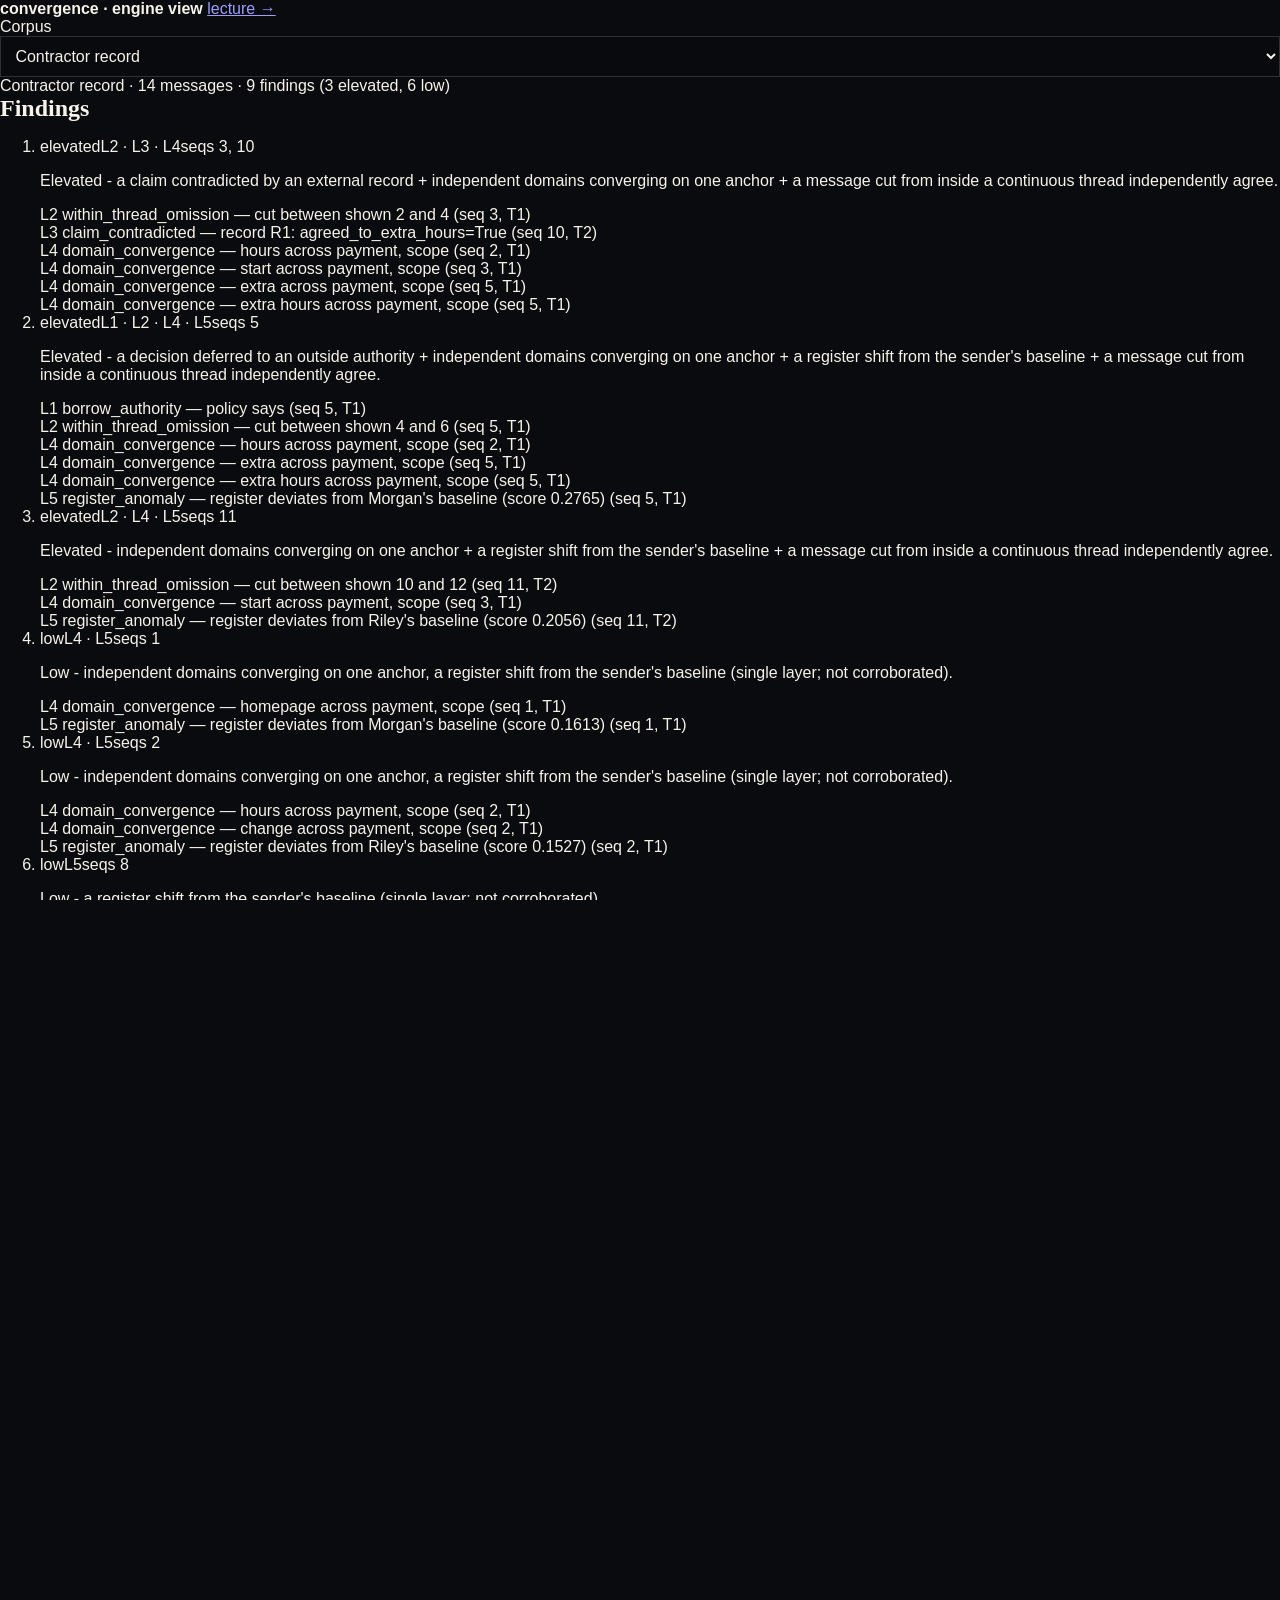
==== web/site/engine.html @ d74f6e46 "feat: plain generic engine view page, separate from the Blanc lecture (Phase 4 T3)" ====
<!DOCTYPE html>
<html lang="en">
<head>
  <meta charset="utf-8" />
  <meta name="viewport" content="width=device-width, initial-scale=1" />
  <title>convergence — engine view</title>
  <link rel="stylesheet" href="style.css" />
</head>
<body class="engine-view">
  <header class="engine-topbar">
    <strong>convergence · engine view</strong>
    <a href="index.html">lecture →</a>
  </header>
  <main class="engine-main">
    <label for="corpus-select">Corpus</label>
    <select id="corpus-select" aria-label="corpus"></select>
    <section id="corpus-summary" class="engine-summary" aria-live="polite"></section>
    <h2>Findings</h2>
    <ol id="findings" class="engine-findings"></ol>
    <h2>Narration</h2>
    <pre id="narration" class="engine-narration"></pre>
  </main>
  <script src="engine.js"></script>
</body>
</html>
---- web/site/style.css ----
:root {
  --ink: #f7f3ea;
  --paper: #090b0e;
  --panel: #15191f;
  --panel-2: #1f2530;
  --fog: #aab2bd;
  --muted: #6f7a86;
  --cyan: #69e7ff;
  --brass: #d7a84d;
  --garnet: #b94d63;
  --violet: #9b8cff;
  --green: #8bdc9f;
  --rose: #ff7c9a;
  --amber: #f0c35a;
  --blue: #7bb7ff;
  --line: rgba(247, 243, 234, 0.16);
  --plate-cut: polygon(0 0, calc(100% - 0.85rem) 0, 100% 0.85rem, 100% 100%, 0.85rem 100%, 0 calc(100% - 0.85rem));
  color-scheme: dark;
}

* {
  box-sizing: border-box;
}

html,
body {
  width: 100%;
  height: 100%;
  overflow: hidden;
}

body {
  margin: 0;
  min-width: 320px;
  background: var(--paper);
  color: var(--ink);
  font-family: "Segoe UI", "Inter", Arial, sans-serif;
}

button,
select,
textarea {
  font: inherit;
}

a,
button,
select,
textarea {
  transition: border-color 160ms ease, background-color 160ms ease, color 160ms ease, box-shadow 180ms ease, transform 180ms ease, opacity 160ms ease;
}

.scene {
  position: fixed;
  inset: 0;
  z-index: -2;
  background:
    linear-gradient(155deg, transparent 0 48%, rgba(213, 168, 77, 0.08) 48.2% 48.35%, transparent 48.6% 100%),
    linear-gradient(104deg, transparent 0 30%, rgba(105, 231, 255, 0.08) 30.2% 30.38%, transparent 30.7% 100%),
    radial-gradient(circle at 72% 18%, rgba(105, 231, 255, 0.14), transparent 20rem),
    var(--paper);
}

.scene::after {
  content: "";
  position: absolute;
  inset: 0;
  background-image:
    linear-gradient(rgba(255, 255, 255, 0.03) 1px, transparent 1px),
    linear-gradient(90deg, rgba(255, 255, 255, 0.02) 1px, transparent 1px);
  background-size: 100% 34px, 44px 100%;
}

.demo-frame {
  display: grid;
  grid-template-rows: auto minmax(0, 1fr);
  grid-template-columns: minmax(0, 1fr) minmax(22rem, 0.36fr);
  gap: 1px;
  width: min(100vw - 1.25rem, 1560px);
  height: min(100vh - 1.25rem, 980px);
  margin: 0.625rem auto;
  border: 1px solid rgba(105, 231, 255, 0.26);
  background: rgba(105, 231, 255, 0.22);
  clip-path: var(--plate-cut);
}

.topbar {
  grid-column: 1 / -1;
  display: flex;
  gap: 1rem;
  align-items: center;
  justify-content: space-between;
  min-height: 4.5rem;
  padding: 0.8rem clamp(0.9rem, 2vw, 1.5rem);
  background: rgba(13, 15, 18, 0.94);
}

.brand {
  display: inline-flex;
  gap: 0.75rem;
  align-items: center;
  color: var(--ink);
  text-decoration: none;
}

.brand:hover,
.brand:focus-visible {
  color: var(--cyan);
}

.brand-mark {
  display: grid;
  width: 2.3rem;
  height: 2.3rem;
  place-items: center;
  border: 1px solid var(--cyan);
  color: var(--cyan);
  font-family: Consolas, "SFMono-Regular", monospace;
  text-transform: uppercase;
  clip-path: var(--plate-cut);
  box-shadow: 0 0 1.2rem rgba(105, 231, 255, 0.22);
}

.brand strong {
  display: block;
  font-family: Georgia, "Times New Roman", serif;
  font-size: 1.08rem;
}

.brand small {
  display: block;
  color: var(--fog);
  font-size: 0.72rem;
}

.nav,
.segmented {
  min-width: 0;
}

.segmented {
  display: inline-flex;
  max-width: 100%;
  overflow: hidden;
  border: 1px solid var(--line);
  background: rgba(255, 255, 255, 0.04);
  clip-path: var(--plate-cut);
}

.segmented button {
  min-height: 2.35rem;
  padding: 0 0.72rem;
  border: 0;
  border-right: 1px solid var(--line);
  background: transparent;
  color: var(--fog);
  cursor: pointer;
  white-space: nowrap;
}

.segmented button:last-child {
  border-right: 0;
}

.segmented button:hover,
.segmented button:focus-visible,
.segmented .is-active {
  background: var(--ink);
  color: var(--paper);
  outline: none;
}

.presentation {
  position: relative;
  display: grid;
  grid-template-columns: minmax(20rem, 0.34fr) minmax(0, 1fr);
  gap: 1px;
  min-height: 0;
  overflow: hidden;
  background: rgba(105, 231, 255, 0.22);
}

.demo-frame.is-review-slide .review-window {
  border-left-color: rgba(105, 231, 255, 0.55);
}

.stage-copy {
  min-width: 0;
  min-height: 0;
  overflow: hidden;
  padding: clamp(1rem, 2vw, 1.5rem);
  background:
    linear-gradient(150deg, rgba(213, 168, 77, 0.09), transparent 48%),
    rgba(13, 15, 18, 0.94);
}

.slide-progress {
  display: grid;
  gap: 0.38rem;
  margin-top: 1.2rem;
}

.slide-progress button {
  display: grid;
  grid-template-columns: auto minmax(0, 1fr);
  gap: 0.55rem;
  align-items: center;
  min-height: 2.35rem;
  border: 1px solid var(--line);
  background: rgba(255, 255, 255, 0.035);
  color: var(--fog);
  cursor: pointer;
  text-align: left;
  clip-path: var(--plate-cut);
}

.slide-progress button:hover,
.slide-progress button:focus-visible,
.slide-progress .is-active {
  border-color: var(--cyan);
  background: rgba(105, 231, 255, 0.12);
  color: var(--ink);
  outline: none;
}

.slide-progress span {
  color: var(--brass);
  font-family: Consolas, "SFMono-Regular", monospace;
}

.slide-progress strong {
  overflow: hidden;
  font-family: Consolas, "SFMono-Regular", monospace;
  font-size: 0.74rem;
  font-weight: 400;
  text-overflow: ellipsis;
  text-transform: uppercase;
  white-space: nowrap;
}

.kicker {
  margin: 0 0 0.75rem;
  color: var(--brass);
  font-family: Consolas, "SFMono-Regular", monospace;
  font-size: 0.76rem;
  text-transform: uppercase;
}

h1,
h2,
h3 {
  margin: 0;
  font-family: Georgia, "Times New Roman", serif;
  font-weight: 700;
}

h1 {
  max-width: 16rem;
  font-size: clamp(2.25rem, 3.25vw, 3.25rem);
  line-height: 0.92;
  overflow-wrap: normal;
}

h1 span {
  display: block;
}

.stage-copy p:not(.kicker) {
  max-width: 31rem;
  color: var(--fog);
  font-size: clamp(0.92rem, 1.5vw, 1.1rem);
  line-height: 1.5;
}

.slide-stage {
  display: grid;
  min-width: 0;
  min-height: 0;
  height: 100%;
  max-height: 100%;
  overflow: hidden;
  background: rgba(247, 243, 234, 0.14);
}

.lecture-slide {
  position: relative;
  display: grid;
  min-height: 0;
  padding: clamp(0.85rem, 1.6vw, 1.35rem);
  overflow: hidden;
  background:
    linear-gradient(90deg, rgba(255, 255, 255, 0.045), transparent 65%),
    rgba(20, 24, 31, 0.95);
  opacity: 0;
  filter: saturate(0.55);
  animation: riseIn 520ms ease forwards;
}

.lecture-slide::before {
  content: "";
  position: absolute;
  inset: 0 auto 0 0;
  width: 0.25rem;
  background: linear-gradient(var(--cyan), var(--brass));
  opacity: 0.68;
}

.slide-label {
  color: var(--brass);
  font-family: Consolas, "SFMono-Regular", monospace;
  font-size: 0.72rem;
  text-transform: uppercase;
}

.lecture-slide h2 {
  display: block;
  max-width: 58rem;
  margin-top: 0.65rem;
  color: var(--ink);
  font-family: Georgia, "Times New Roman", serif;
  font-size: clamp(2rem, 5vw, 5.4rem);
  line-height: 0.98;
}

.lecture-slide p {
  max-width: 60rem;
  margin: 0.45rem 0 0;
  color: var(--fog);
  line-height: 1.42;
}

.message-slide {
  align-content: stretch;
  background:
    linear-gradient(110deg, rgba(105, 231, 255, 0.12), transparent 70%),
    rgba(20, 24, 31, 0.96);
}

.message-canvas {
  display: grid;
  grid-template-rows: auto minmax(0, 1fr);
  gap: 1px;
  min-height: 0;
  margin-top: 0.85rem;
  border: 1px solid rgba(105, 231, 255, 0.3);
  background: rgba(105, 231, 255, 0.3);
  clip-path: var(--plate-cut);
}

.message-tabs {
  display: inline-flex;
  gap: 1px;
  background: rgba(105, 231, 255, 0.3);
}

.message-tabs button {
  min-height: 2.35rem;
  padding: 0 0.85rem;
  border: 0;
  background: rgba(9, 11, 14, 0.86);
  color: var(--fog);
  cursor: pointer;
  font-family: Consolas, "SFMono-Regular", monospace;
  font-size: 0.74rem;
  text-transform: uppercase;
}

.message-tabs button:hover,
.message-tabs button:focus-visible,
.message-tabs .is-active {
  background: rgba(105, 231, 255, 0.18);
  color: var(--ink);
  outline: none;
}

.message-panel {
  display: none;
  min-height: 0;
}

.message-panel.is-active {
  display: grid;
}

.message-panel[data-message-panel="message"] {
  grid-template-columns: minmax(13rem, 0.32fr) minmax(0, 1fr);
  gap: 1px;
}

.message-card {
  display: grid;
  align-content: start;
  gap: 0.75rem;
  min-height: 22rem;
  padding: clamp(0.9rem, 1.6vw, 1.2rem);
  background: rgba(9, 11, 14, 0.76);
}

.message-card span {
  color: var(--cyan);
  font-family: Consolas, "SFMono-Regular", monospace;
  font-size: 0.82rem;
  text-transform: uppercase;
}

.message-card p {
  margin: 0;
  color: var(--ink);
  font-family: "Segoe UI", "Inter", Arial, sans-serif;
  font-size: clamp(0.98rem, 1.28vw, 1.24rem);
  font-weight: 500;
  line-height: 1.48;
  white-space: pre-wrap;
}

.message-translation {
  display: grid;
  gap: 0.42rem;
  margin-top: 0.15rem;
  padding-top: 0.75rem;
  border-top: 1px solid rgba(247, 243, 234, 0.14);
}

.message-translation > span {
  color: var(--brass);
}

.message-translation p {
  display: block;
  color: var(--fog);
  font-size: clamp(0.84rem, 1vw, 0.94rem);
  line-height: 1.35;
  white-space: normal;
}

.translation-part {
  cursor: pointer;
  white-space: normal;
}

.fragment-purpose-list {
  display: grid;
  align-content: start;
  gap: 0.42rem;
  min-height: 0;
  overflow: auto;
  padding: 0.7rem;
  background: rgba(20, 24, 31, 0.96);
}

.fragment-hover-prompt {
  padding: 0.55rem 0.65rem;
  border: 1px dashed rgba(247, 243, 234, 0.18);
  color: var(--muted);
  font-family: Consolas, "SFMono-Regular", monospace;
  font-size: 0.72rem;
  text-transform: uppercase;
}

.purpose-chip {
  display: grid;
  gap: 0.35rem;
  max-height: 0;
  overflow: hidden;
  padding: 0 0.65rem;
  border: 0 solid var(--chip);
  background: color-mix(in srgb, var(--chip) 11%, transparent);
  color: var(--fog);
  cursor: default;
  text-align: left;
  clip-path: var(--plate-cut);
  opacity: 0;
  transform: translateX(-0.65rem);
  transition:
    max-height 260ms ease,
    opacity 220ms ease,
    padding 220ms ease,
    transform 220ms ease,
    border-width 220ms ease;
}

.purpose-chip.is-active {
  max-height: 8rem;
  padding: 0.58rem 0.65rem;
  border-width: 1px;
  opacity: 1;
  transform: translateX(0);
  box-shadow: inset 0 0 0 1px var(--chip), 0 0.8rem 1.8rem rgba(0, 0, 0, 0.24);
}

.purpose-chip strong {
  color: var(--chip);
  font-family: Consolas, "SFMono-Regular", monospace;
  font-size: 0.74rem;
  text-transform: uppercase;
}

.purpose-chip span {
  color: var(--fog);
  font-size: 0.8rem;
  line-height: 1.28;
}

.tone-entry,
.tone-pressure {
  --chip: var(--cyan);
}

.tone-deferral,
.tone-time {
  --chip: var(--violet);
}

.tone-resource {
  --chip: var(--amber);
}

.tone-action,
.tone-record {
  --chip: var(--green);
}

.tone-denial,
.tone-split {
  --chip: var(--rose);
}

.tone-consent,
.tone-authority {
  --chip: var(--blue);
}

.outcome-strip {
  display: grid;
  gap: 0.3rem;
  margin-top: 0.9rem;
  padding: 0.8rem 1rem;
  border: 1px solid rgba(105, 231, 255, 0.32);
  background: rgba(105, 231, 255, 0.08);
  clip-path: var(--plate-cut);
}

.outcome-strip span {
  color: var(--cyan);
  font-family: Consolas, "SFMono-Regular", monospace;
  font-size: 0.72rem;
  text-transform: uppercase;
}

.outcome-strip strong {
  color: var(--ink);
  font-family: Georgia, "Times New Roman", serif;
  font-size: clamp(1.25rem, 2vw, 1.8rem);
  line-height: 1.05;
}

.outcome-strip p {
  margin: 0;
  color: var(--fog);
  font-size: 0.9rem;
  line-height: 1.35;
}

mark {
  padding: 0.02rem 0.16rem;
  border-bottom: 2px solid var(--chip, var(--brass));
  background: color-mix(in srgb, var(--chip, var(--brass)) 24%, transparent);
  color: var(--ink);
  animation: pulseMark 1.6s ease-in-out infinite;
}

.message-card > p mark {
  white-space: nowrap;
}

mark:hover,
mark:focus,
mark.is-active {
  outline: 2px solid var(--chip, var(--brass));
  outline-offset: 2px;
}

.signal-board {
  display: grid;
  grid-template-columns: repeat(2, minmax(0, 1fr));
  gap: 1px;
  min-height: 0;
  background: rgba(105, 231, 255, 0.3);
}

.signal-card {
  display: grid;
  align-content: start;
  gap: 0.4rem;
  min-height: 9rem;
  padding: 0.8rem;
  border: 0;
  background:
    linear-gradient(140deg, color-mix(in srgb, var(--chip, var(--cyan)) 13%, transparent), transparent 62%),
    rgba(9, 11, 14, 0.82);
}

.signal-card span,
.signal-card small {
  color: var(--chip, var(--cyan));
  font-family: Consolas, "SFMono-Regular", monospace;
  font-size: 0.75rem;
  text-transform: uppercase;
}

.signal-card strong {
  color: var(--ink);
  font-family: Georgia, "Times New Roman", serif;
  font-size: 1.25rem;
  line-height: 1.05;
}

.signal-card p {
  margin: 0;
  color: var(--fog);
  font-size: 0.9rem;
  line-height: 1.35;
}

.layer-L1 {
  --chip: var(--blue);
}

.layer-L2 {
  --chip: var(--green);
}

.layer-L3 {
  --chip: var(--rose);
}

.layer-L4 {
  --chip: var(--cyan);
}

.layer-L5 {
  --chip: var(--violet);
}

.layer-L6 {
  --chip: var(--amber);
}

.synthesis-slide,
.phase-slide,
.review-unlock-slide {
  align-content: center;
}

.behavior-summary {
  max-width: 42rem;
  margin: 0.65rem 0 0;
  color: var(--fog);
  font-size: clamp(1rem, 1.35vw, 1.2rem);
  line-height: 1.42;
}

.unlock-grid {
  display: grid;
  grid-template-columns: repeat(2, minmax(0, 1fr));
  gap: 0.65rem;
  margin-top: 1rem;
}

.unlock-grid {
  padding: 0.85rem;
  border: 1px solid rgba(105, 231, 255, 0.32);
  background: rgba(9, 11, 14, 0.56);
  clip-path: var(--plate-cut);
}

.behavior-flow,
.pattern-ladder {
  display: flex;
  flex-wrap: wrap;
  gap: 0.45rem;
  align-items: start;
  margin-top: 1rem;
}

.behavior-node,
.pattern-behavior {
  --node: var(--cyan);
  position: relative;
  display: grid;
  gap: 0.26rem;
  min-height: 6.4rem;
  padding: 0.58rem;
  border: 1px solid color-mix(in srgb, var(--node) 50%, transparent);
  background:
    linear-gradient(160deg, color-mix(in srgb, var(--node) 10%, transparent), transparent 64%),
    rgba(9, 11, 14, 0.64);
  flex: 1 1 7.4rem;
  opacity: 0;
  outline: none;
  cursor: default;
  animation: chipIn 420ms ease forwards;
  animation-delay: var(--d, 0ms);
}

.behavior-node:hover,
.behavior-node:focus-visible,
.behavior-node:focus-within,
.pattern-behavior:hover,
.pattern-behavior:focus-visible,
.pattern-behavior:focus-within {
  border-color: var(--node);
  background:
    linear-gradient(160deg, color-mix(in srgb, var(--node) 18%, transparent), transparent 64%),
    rgba(9, 11, 14, 0.82);
  z-index: 4;
}

.behavior-node.intensity-0 {
  --node: var(--cyan);
}

.behavior-node.intensity-1,
.pattern-behavior.intensity-1 {
  --node: var(--green);
}

.behavior-node.intensity-2,
.pattern-behavior.intensity-2 {
  --node: var(--amber);
}

.behavior-node.intensity-3,
.behavior-node.intensity-4,
.pattern-behavior.intensity-3,
.pattern-behavior.intensity-4 {
  --node: var(--rose);
}

.pattern-behavior.intensity-0 {
  --node: var(--cyan);
}

.behavior-arrow {
  display: grid;
  flex: 0 0 1.35rem;
  place-items: center;
  min-height: 6.4rem;
  color: var(--brass);
  font-family: Consolas, "SFMono-Regular", monospace;
  font-size: 1.4rem;
  opacity: 0.75;
}

.behavior-node span,
.pattern-behavior span,
.unlock-grid span,
.unlock-grid em {
  color: var(--cyan);
  font-family: Consolas, "SFMono-Regular", monospace;
  font-size: 0.68rem;
  font-style: normal;
  text-transform: uppercase;
}

.behavior-node span,
.pattern-behavior span {
  color: var(--node);
}

.behavior-node strong,
.pattern-behavior strong,
.unlock-grid strong {
  color: var(--ink);
  font-family: Georgia, "Times New Roman", serif;
  font-size: clamp(0.95rem, 1.3vw, 1.18rem);
  line-height: 1.05;
}

.behavior-node > p,
.pattern-behavior > p {
  margin: 0;
  color: var(--fog);
  font-size: 0.75rem;
  line-height: 1.25;
}

.behavior-source {
  position: absolute;
  top: calc(100% + 0.32rem);
  left: 0;
  z-index: 12;
  display: grid;
  gap: 0.36rem;
  width: min(25rem, 48vw);
  max-height: 0;
  overflow: hidden;
  padding: 0 0.62rem;
  border: 0 solid color-mix(in srgb, var(--node) 58%, transparent);
  background: rgba(13, 15, 18, 0.96);
  backdrop-filter: blur(12px);
  box-shadow: 0 1rem 2rem rgba(0, 0, 0, 0.28);
  opacity: 0;
  transform: translateY(-0.3rem);
  transition:
    max-height 220ms ease,
    opacity 180ms ease,
    padding 180ms ease,
    transform 180ms ease,
    border-width 180ms ease;
}

.behavior-node:hover .behavior-source,
.behavior-node:focus-visible .behavior-source,
.behavior-node:focus-within .behavior-source,
.pattern-behavior:hover .behavior-source,
.pattern-behavior:focus-visible .behavior-source,
.pattern-behavior:focus-within .behavior-source {
  max-height: 13rem;
  padding: 0.62rem;
  border-width: 1px;
  opacity: 1;
  transform: translateY(0);
}

.behavior-node:focus-visible,
.pattern-behavior:focus-visible {
  outline: 2px solid var(--node);
  outline-offset: 3px;
}

.source-fragment {
  display: grid;
  gap: 0.22rem;
}

.source-fragment small {
  color: var(--node);
  font-family: Consolas, "SFMono-Regular", monospace;
  font-size: 0.68rem;
  text-transform: uppercase;
}

.source-fragment p {
  margin: 0;
  color: var(--ink);
  font-size: 0.78rem;
  line-height: 1.32;
}

.review-window {
  display: grid;
  grid-template-rows: auto auto minmax(0, 1fr) auto auto;
  min-width: 0;
  min-height: 0;
  overflow: hidden;
  background:
    linear-gradient(150deg, rgba(155, 140, 255, 0.08), transparent 46%),
    rgba(13, 15, 18, 0.97);
}

.review-head,
.review-controls,
.chat-form,
.chat-answer {
  border-bottom: 1px solid var(--line);
}

.review-head {
  padding: 1rem;
}

.review-head span {
  display: block;
  color: var(--brass);
  font-family: Consolas, "SFMono-Regular", monospace;
  font-size: 0.76rem;
  text-transform: uppercase;
}

.lecture-note {
  display: grid;
  gap: 0.55rem;
  padding: 1rem;
  border: 1px solid rgba(213, 168, 77, 0.32);
  background: rgba(213, 168, 77, 0.055);
  clip-path: var(--plate-cut);
}

.lecture-note span {
  color: var(--brass);
  font-family: Consolas, "SFMono-Regular", monospace;
  font-size: 0.75rem;
  text-transform: uppercase;
}

.lecture-note strong {
  color: var(--ink);
  font-family: Georgia, "Times New Roman", serif;
  font-size: 1.3rem;
  line-height: 1.1;
}

.lecture-note p {
  margin: 0;
  color: var(--fog);
  line-height: 1.45;
}

/* §03 dynamics discriminator + §04 scorecard */
.dynamics-table {
  width: 100%;
  border-collapse: collapse;
  margin-top: 1rem;
  font-size: 0.95rem;
}

.dynamics-table th {
  text-align: left;
  padding: 0.5rem 0.75rem;
  color: var(--muted);
  font-family: Consolas, "SFMono-Regular", monospace;
  font-size: 0.72rem;
  text-transform: uppercase;
  border-bottom: 1px solid var(--line);
}

.dynamics-row td {
  padding: 0.55rem 0.75rem;
  color: var(--fog);
  border-bottom: 1px solid rgba(247, 243, 234, 0.07);
}

.dynamics-row.is-coercive td {
  color: var(--ink);
  background: rgba(105, 231, 255, 0.1);
  box-shadow: inset 3px 0 0 var(--cyan);
}

.dynamics-row.is-coercive td strong {
  color: var(--cyan);
}

.scorecard-grid {
  display: grid;
  grid-template-columns: repeat(4, 1fr);
  gap: 0.75rem;
  margin: 1.1rem 0;
}

.scorecard-metric {
  display: grid;
  gap: 0.3rem;
  padding: 0.85rem;
  border: 1px solid rgba(105, 231, 255, 0.26);
  background: rgba(105, 231, 255, 0.06);
  clip-path: var(--plate-cut);
}

.scorecard-metric span {
  color: var(--muted);
  font-family: Consolas, "SFMono-Regular", monospace;
  font-size: 0.7rem;
  text-transform: uppercase;
}

.scorecard-metric strong {
  color: var(--cyan);
  font-family: Georgia, "Times New Roman", serif;
  font-size: 1.8rem;
  line-height: 1;
}

.hard-negative {
  display: grid;
  gap: 0.4rem;
  padding: 0.9rem;
  border: 1px solid rgba(185, 77, 99, 0.4);
  background: rgba(185, 77, 99, 0.08);
  clip-path: var(--plate-cut);
}

.hard-negative span {
  color: var(--garnet);
  font-family: Consolas, "SFMono-Regular", monospace;
  font-size: 0.72rem;
  text-transform: uppercase;
}

.hard-negative p {
  margin: 0;
  color: var(--fog);
  line-height: 1.45;
}

.chat-form,
.chat-answer {
  display: none;
}

.chat-form.is-available {
  display: grid;
}

.chat-answer.is-available {
  display: block;
}

.review-head strong {
  display: block;
  margin-top: 0.25rem;
  color: var(--cyan);
  font-family: Georgia, "Times New Roman", serif;
  font-size: 1.45rem;
  line-height: 1.05;
}

.review-controls {
  display: grid;
  grid-template-columns: repeat(3, minmax(0, 1fr));
  gap: 1px;
  background: var(--line);
}

.review-controls button,
.chat-actions button {
  min-height: 2.55rem;
  border: 0;
  background: rgba(247, 243, 234, 0.08);
  color: var(--fog);
  cursor: pointer;
  font-family: Consolas, "SFMono-Regular", monospace;
  font-size: 0.75rem;
  text-transform: uppercase;
}

.review-controls button:hover,
.review-controls button:focus-visible,
.chat-actions button:hover,
.chat-actions button:focus-visible {
  background: var(--cyan);
  color: var(--paper);
  outline: none;
}

.review-body {
  min-height: 0;
  overflow: auto;
  padding: 1rem;
}

.review-verdict {
  display: grid;
  gap: 0.5rem;
  margin-bottom: 1rem;
  padding: 0.85rem;
  border: 1px solid rgba(213, 168, 77, 0.32);
  background: rgba(213, 168, 77, 0.06);
  clip-path: var(--plate-cut);
}

.review-verdict span,
.review-section > span,
.chat-form label {
  color: var(--brass);
  font-family: Consolas, "SFMono-Regular", monospace;
  font-size: 0.76rem;
  text-transform: uppercase;
}

.review-verdict strong {
  color: var(--ink);
  font-family: Georgia, "Times New Roman", serif;
  font-size: 1.18rem;
  line-height: 1.15;
}

.review-section {
  margin-top: 1rem;
}

.review-section ul {
  display: grid;
  gap: 0.5rem;
  margin: 0.5rem 0 0;
  padding: 0;
  list-style: none;
}

.review-section li {
  padding: 0.65rem;
  border: 1px solid var(--line);
  background: rgba(255, 255, 255, 0.035);
  clip-path: var(--plate-cut);
}

.review-section li strong {
  display: block;
  color: var(--cyan);
}

.review-section li span,
.review-section li p {
  margin: 0.25rem 0 0;
  color: var(--fog);
  font-size: 0.86rem;
  line-height: 1.35;
}

.chat-form {
  display: grid;
  gap: 0.55rem;
  padding: 0.85rem 1rem;
}

textarea,
select {
  width: 100%;
  border: 1px solid var(--line);
  background: rgba(9, 11, 14, 0.9);
  color: var(--ink);
}

textarea {
  min-height: 5rem;
  resize: vertical;
  padding: 0.65rem;
  line-height: 1.4;
}

select {
  min-height: 2.55rem;
  padding: 0 0.65rem;
}

.chat-actions {
  display: grid;
  grid-template-columns: 1fr auto;
  gap: 0.55rem;
}

.chat-actions button {
  min-width: 5rem;
  background: var(--cyan);
  color: var(--paper);
}

.chat-answer {
  min-height: 4rem;
  max-height: 9rem;
  overflow: auto;
  margin: 0;
  padding: 0.85rem 1rem;
  color: var(--fog);
  white-space: pre-wrap;
  font-family: Consolas, "SFMono-Regular", monospace;
  font-size: 0.8rem;
  line-height: 1.45;
}

.demo-frame:not(.is-review-slide) .chat-form,
.demo-frame:not(.is-review-slide) .chat-answer {
  display: none;
}

.demo-frame.is-review-slide .chat-form.is-available {
  display: grid;
}

.demo-frame.is-review-slide .chat-answer.is-available {
  display: block;
}

.interaction-toast {
  position: fixed;
  right: 1rem;
  bottom: 1rem;
  z-index: 20;
  max-width: min(28rem, calc(100vw - 2rem));
  padding: 0.85rem 1rem;
  border: 1px solid rgba(105, 231, 255, 0.48);
  background: rgba(13, 15, 18, 0.94);
  color: var(--ink);
  box-shadow: 0 1rem 2.5rem rgba(0, 0, 0, 0.38);
  font-family: Consolas, "SFMono-Regular", monospace;
  font-size: 0.82rem;
  opacity: 0;
  pointer-events: none;
  transform: translateY(0.6rem);
  transition: opacity 180ms ease, transform 180ms ease;
}

.interaction-toast.is-visible {
  opacity: 1;
  transform: translateY(0);
}

:focus-visible {
  outline: 2px solid var(--brass);
  outline-offset: 3px;
}

@keyframes riseIn {
  to {
    opacity: 1;
    filter: saturate(1);
  }
}

@keyframes pulseMark {
  0%,
  100% {
    box-shadow: 0 0 0 rgba(213, 168, 77, 0);
  }
  50% {
    box-shadow: 0 0 0.9rem rgba(213, 168, 77, 0.32);
  }
}

@keyframes chipIn {
  from {
    opacity: 0;
    transform: translateX(0.55rem);
  }
  to {
    opacity: 1;
    transform: translateX(0);
  }
}

@media (max-width: 1040px) {
  .demo-frame {
    grid-template-columns: 1fr;
    grid-template-rows: auto minmax(0, 1fr) minmax(15rem, 0.42fr);
  }

  .presentation {
    grid-template-columns: minmax(16rem, 0.35fr) minmax(0, 1fr);
  }

  .review-window {
    min-height: 0;
  }
}

@media (max-width: 720px) {
  .demo-frame {
    width: 100vw;
    height: 100vh;
    margin: 0;
    border: 0;
    clip-path: none;
  }

  .topbar {
    display: grid;
    gap: 0.65rem;
    min-height: auto;
    padding: 0.65rem;
  }

  .segmented {
    width: 100%;
    overflow-x: auto;
  }

  .presentation {
    grid-template-columns: 1fr;
  }

  .stage-copy {
    display: none;
  }

  .lecture-slide {
    padding: 0.55rem 0.75rem;
  }

  .lecture-slide h2 {
    font-size: clamp(1.7rem, 8vw, 2.7rem);
  }

  .message-canvas {
    margin-top: 0.55rem;
  }

  .message-panel[data-message-panel="message"],
  .signal-board {
    grid-template-columns: 1fr;
  }

  .message-card {
    min-height: 15rem;
    padding: 0.75rem;
  }

  .message-card p {
    font-size: clamp(0.98rem, 4.4vw, 1.22rem);
    line-height: 1.42;
  }

  .fragment-purpose-list {
    max-height: 8rem;
    overflow: auto;
    padding: 0.55rem;
  }

  .purpose-chip {
    padding: 0.55rem;
  }

  .outcome-strip {
    padding: 0.6rem;
  }

  .behavior-grid,
  .unlock-grid {
    grid-template-columns: 1fr;
  }

  .review-head {
    padding: 0.65rem;
  }

  .review-body {
    padding: 0.65rem;
  }

  .demo-frame:not(.is-review-slide) .chat-form,
  .demo-frame:not(.is-review-slide) .chat-answer,
  .chat-answer.is-available {
    display: none;
  }

  .demo-frame.is-review-slide .chat-form.is-available {
    display: grid;
    padding: 0.5rem 0.65rem;
  }

  .demo-frame.is-review-slide textarea {
    min-height: 3.2rem;
  }
}

@media (prefers-reduced-motion: reduce) {
  *,
  *::before,
  *::after {
    transition-duration: 0.01ms !important;
    animation-duration: 0.01ms !important;
    animation-iteration-count: 1 !important;
  }
}
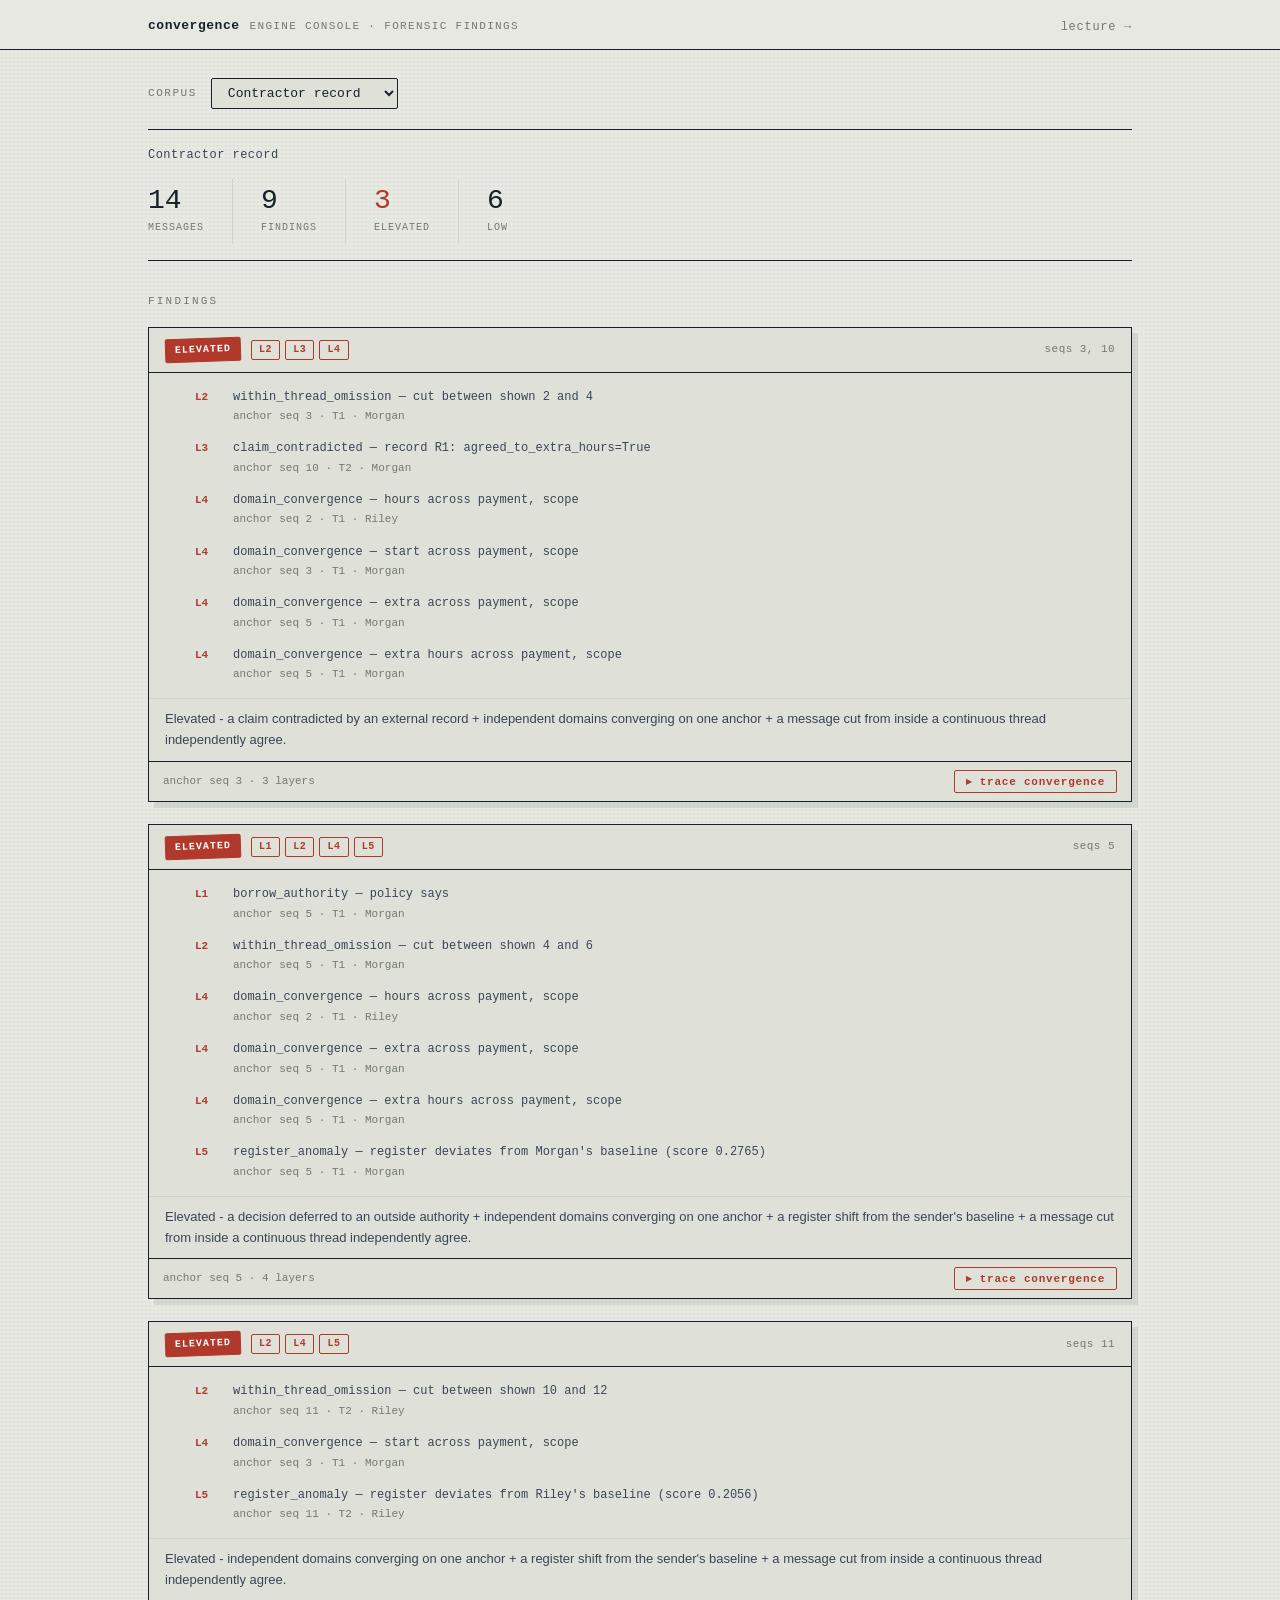
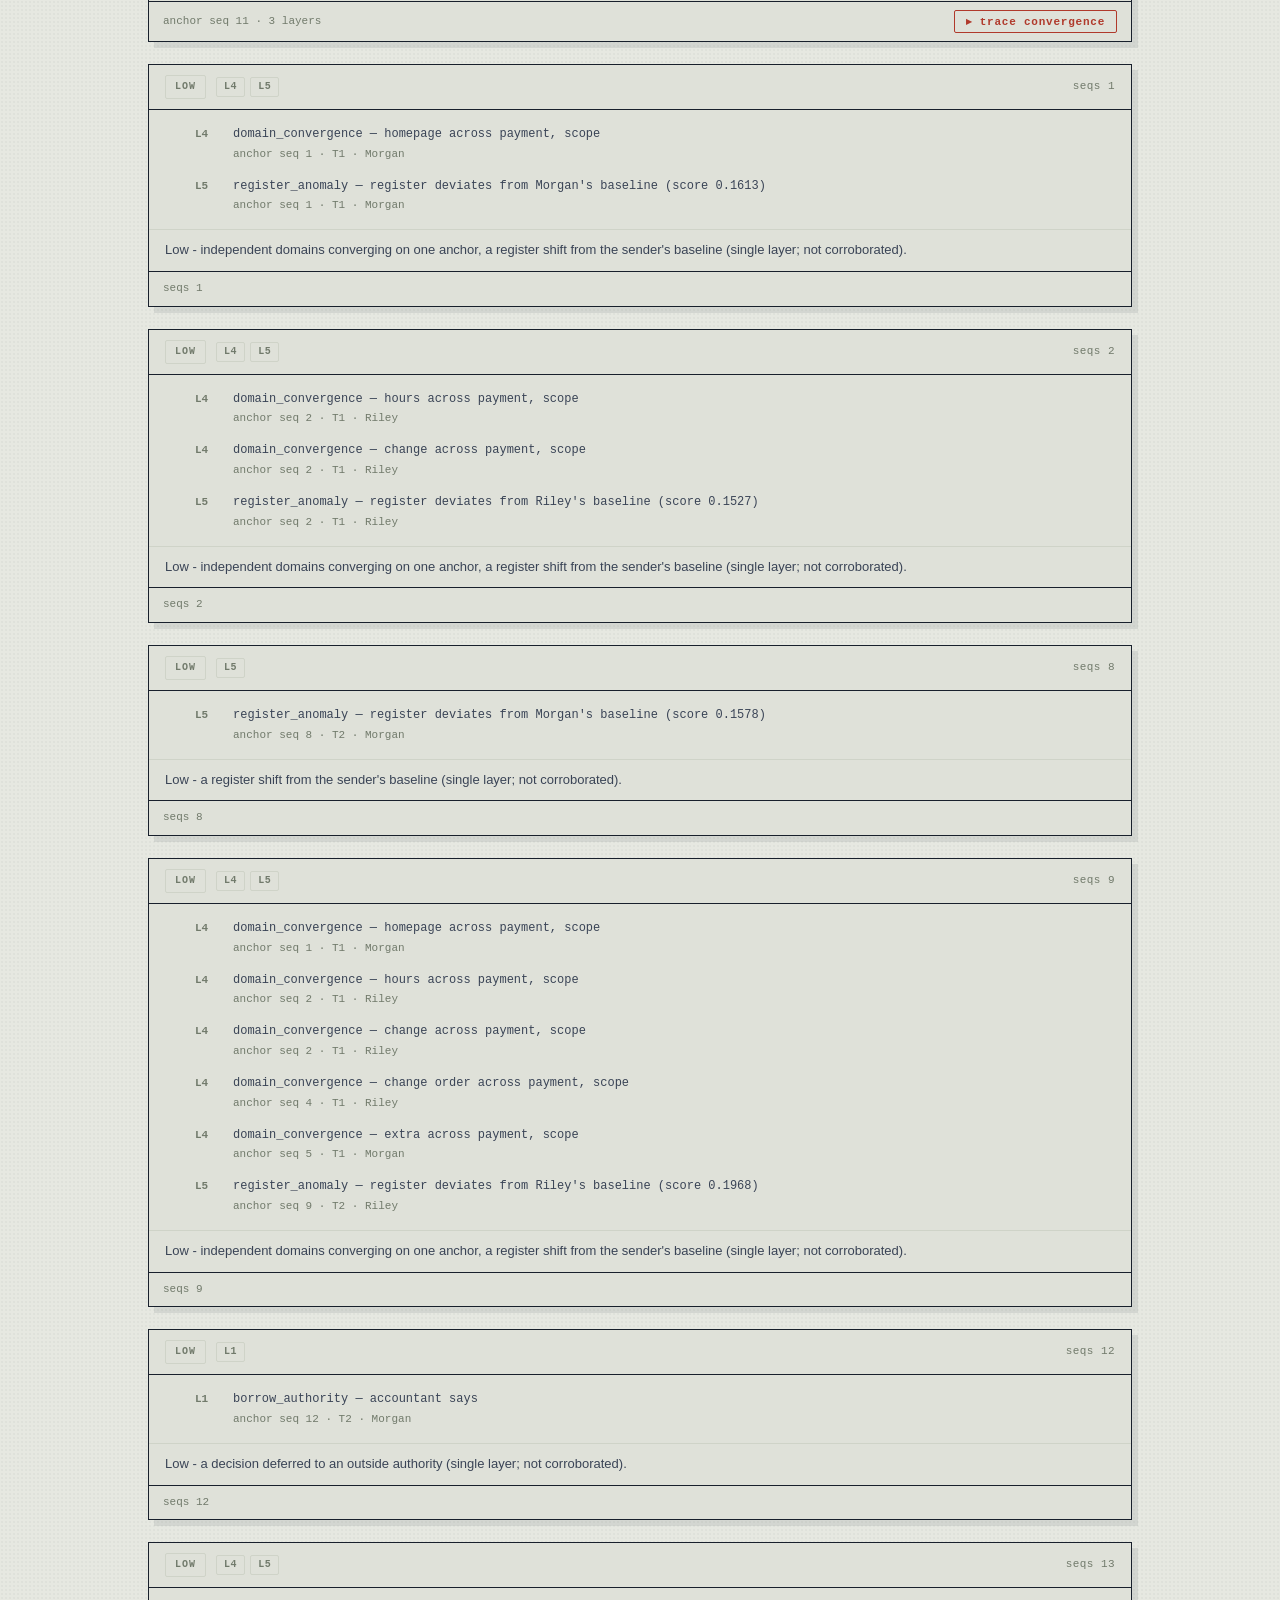
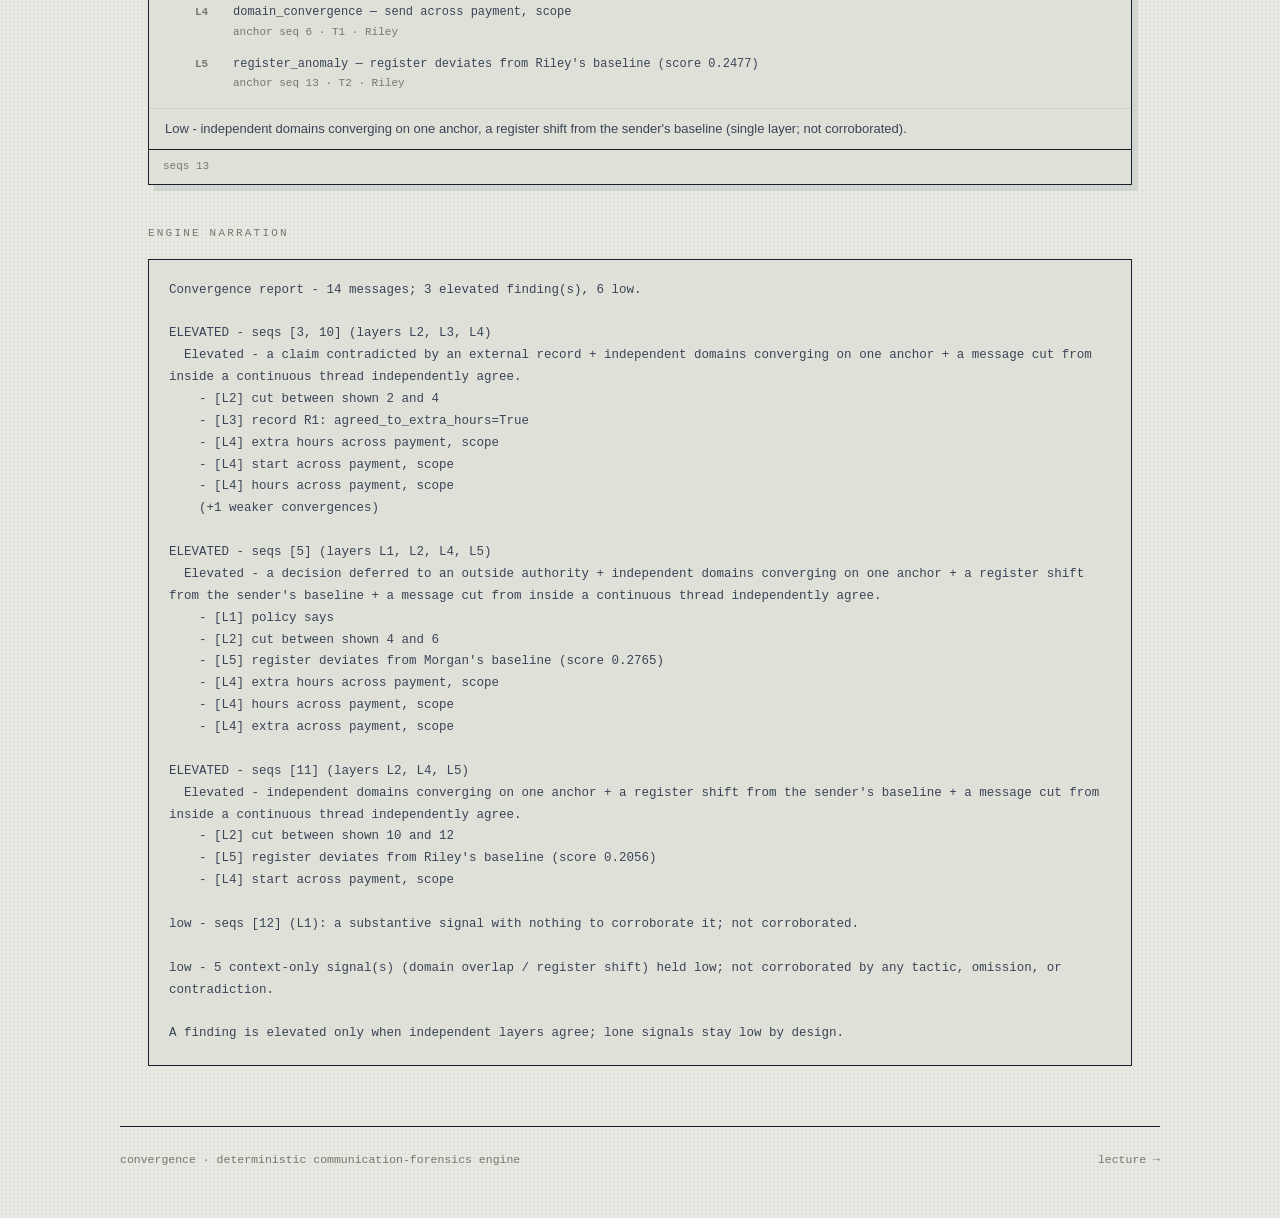
==== commit 9218129c: "feat: forensic engine console — archival-exhibit visual identity Rewrites the plain engine view as a" ====
--- a/web/site/engine.html
+++ b/web/site/engine.html
@@ -3,23 +3,50 @@
 <head>
   <meta charset="utf-8" />
   <meta name="viewport" content="width=device-width, initial-scale=1" />
-  <title>convergence — engine view</title>
-  <link rel="stylesheet" href="style.css" />
+  <title>convergence — engine console</title>
+  <link rel="stylesheet" href="engine.css" />
 </head>
-<body class="engine-view">
-  <header class="engine-topbar">
-    <strong>convergence · engine view</strong>
-    <a href="index.html">lecture →</a>
-  </header>
-  <main class="engine-main">
-    <label for="corpus-select">Corpus</label>
-    <select id="corpus-select" aria-label="corpus"></select>
-    <section id="corpus-summary" class="engine-summary" aria-live="polite"></section>
-    <h2>Findings</h2>
-    <ol id="findings" class="engine-findings"></ol>
-    <h2>Narration</h2>
-    <pre id="narration" class="engine-narration"></pre>
+<body>
+  <div class="masthead">
+    <div class="wrap">
+      <div class="brand">
+        <b>convergence</b>
+        <span class="brand-sub">engine console · forensic findings</span>
+      </div>
+      <nav class="masthead-nav">
+        <a href="index.html" class="nav-link">lecture →</a>
+      </nav>
+    </div>
+  </div>
+
+  <main class="wrap">
+    <section class="picker-section">
+      <label for="corpus-select" class="picker-label">Corpus</label>
+      <select id="corpus-select" aria-label="corpus"></select>
+    </section>
+
+    <section id="corpus-summary" class="case-stamp" aria-live="polite"></section>
+
+    <section class="findings-section">
+      <div class="section-head">
+        <span class="eyebrow">Findings</span>
+      </div>
+      <ol id="findings" class="findings-list" aria-label="Forensic findings"></ol>
+    </section>
+
+    <section class="narration-section">
+      <div class="section-head">
+        <span class="eyebrow">Engine narration</span>
+      </div>
+      <pre id="narration" class="narration-block"></pre>
+    </section>
   </main>
+
+  <footer class="site-footer wrap">
+    <span>convergence · deterministic communication-forensics engine</span>
+    <span><a href="index.html">lecture →</a></span>
+  </footer>
+
   <script src="engine.js"></script>
 </body>
 </html>
--- a/web/site/engine.css
+++ b/web/site/engine.css
@@ -0,0 +1,429 @@
+/* engine.css — archival-exhibit forensic console, fully self-contained */
+:root {
+  --paper: #e6e8e1;
+  --paper-2: #dfe1d9;
+  --edge: #cfd3c8;
+  --ink: #18202c;
+  --ink-2: #3a4456;
+  --faint: #717a6b;
+  --pen: #b0392b;
+  --pen-dim: #8f3024;
+  --mono: "SF Mono", ui-monospace, "Cascadia Code", "JetBrains Mono", Menlo, Consolas, monospace;
+  --sans: -apple-system, BlinkMacSystemFont, "Segoe UI", Roboto, Helvetica, Arial, sans-serif;
+}
+
+*, *::before, *::after { box-sizing: border-box; margin: 0; padding: 0; }
+
+html { scroll-behavior: smooth; }
+
+body {
+  background: var(--paper);
+  color: var(--ink);
+  font-family: var(--sans);
+  line-height: 1.6;
+  -webkit-font-smoothing: antialiased;
+  background-image: radial-gradient(rgba(24, 32, 44, .035) 1px, transparent 1px);
+  background-size: 4px 4px;
+  /* scrolling console — no overflow:hidden */
+}
+
+:focus-visible { outline: 2px solid var(--pen); outline-offset: 3px; }
+
+.wrap { max-width: 1040px; margin: 0 auto; padding: 0 28px; }
+
+/* ---- masthead ---- */
+.masthead {
+  border-bottom: 1.5px solid var(--ink);
+  background: var(--paper);
+  position: sticky;
+  top: 0;
+  z-index: 10;
+}
+.masthead .wrap {
+  display: flex;
+  justify-content: space-between;
+  align-items: flex-end;
+  padding-top: 16px;
+  padding-bottom: 12px;
+  gap: 20px;
+  flex-wrap: wrap;
+}
+.brand {
+  font-family: var(--mono);
+  font-size: 13px;
+  letter-spacing: .04em;
+  display: flex;
+  align-items: baseline;
+  gap: 10px;
+}
+.brand b { font-weight: 600; }
+.brand-sub {
+  color: var(--faint);
+  font-size: 11px;
+  letter-spacing: .12em;
+  text-transform: uppercase;
+}
+.masthead-nav { font-family: var(--mono); font-size: 12px; }
+.nav-link { color: var(--faint); text-decoration: none; letter-spacing: .06em; }
+.nav-link:hover { color: var(--pen); }
+
+/* ---- corpus picker ---- */
+.picker-section {
+  padding: 28px 0 0;
+  display: flex;
+  align-items: center;
+  gap: 14px;
+  flex-wrap: wrap;
+}
+.picker-label {
+  font-family: var(--mono);
+  font-size: 11px;
+  letter-spacing: .14em;
+  text-transform: uppercase;
+  color: var(--faint);
+}
+#corpus-select {
+  font-family: var(--mono);
+  font-size: 13px;
+  color: var(--ink);
+  background: var(--paper-2);
+  border: 1.5px solid var(--ink);
+  padding: 6px 12px;
+  border-radius: 2px;
+  cursor: pointer;
+  appearance: auto;
+}
+#corpus-select:focus-visible { outline: 2px solid var(--pen); outline-offset: 3px; }
+
+/* ---- case stamp (summary stats) ---- */
+.case-stamp {
+  margin-top: 20px;
+  padding: 16px 0;
+  border-top: 1.5px solid var(--ink);
+  border-bottom: 1.5px solid var(--ink);
+}
+.stamp-corpus-label {
+  font-family: var(--mono);
+  font-size: 12px;
+  color: var(--ink-2);
+  margin-bottom: 14px;
+  letter-spacing: .04em;
+}
+.case-stamp-grid {
+  display: flex;
+  gap: 0;
+  flex-wrap: wrap;
+}
+.stat-cell {
+  padding: 8px 28px 8px 0;
+  margin-right: 28px;
+  border-right: 1px solid var(--edge);
+}
+.stat-cell:last-child { border-right: none; padding-right: 0; margin-right: 0; }
+.stat-n {
+  font-family: var(--mono);
+  font-size: 28px;
+  font-weight: 500;
+  color: var(--ink);
+  line-height: 1;
+}
+.stat-n.elevated { color: var(--pen); }
+.stat-label {
+  font-family: var(--mono);
+  font-size: 10px;
+  color: var(--faint);
+  letter-spacing: .1em;
+  text-transform: uppercase;
+  margin-top: 5px;
+}
+
+/* ---- section heads ---- */
+.findings-section { margin-top: 32px; }
+.section-head {
+  display: flex;
+  align-items: center;
+  gap: 12px;
+  margin-bottom: 16px;
+}
+.eyebrow {
+  font-family: var(--mono);
+  font-size: 11px;
+  letter-spacing: .2em;
+  text-transform: uppercase;
+  color: var(--faint);
+}
+
+/* ---- findings list ---- */
+.findings-list {
+  list-style: none;
+  display: flex;
+  flex-direction: column;
+  gap: 22px;
+}
+
+/* ---- exhibit card ---- */
+.exhibit-card {
+  background: var(--paper-2);
+  border: 1.5px solid var(--ink);
+  box-shadow: 6px 6px 0 rgba(24, 32, 44, .09);
+}
+
+/* card header: badge + layer chips + seqs */
+.card-head {
+  display: flex;
+  align-items: center;
+  gap: 10px;
+  flex-wrap: wrap;
+  padding: 10px 16px;
+  border-bottom: 1.5px solid var(--ink);
+  font-family: var(--mono);
+  font-size: 11px;
+}
+
+/* confidence badge */
+.badge {
+  font-size: 10px;
+  font-weight: 600;
+  letter-spacing: .1em;
+  text-transform: uppercase;
+  padding: 3px 9px;
+  border-radius: 2px;
+  border: 1.5px solid var(--pen);
+  white-space: nowrap;
+}
+.badge.elevated {
+  background: var(--pen);
+  color: #fff;
+  transform: rotate(-2deg);
+}
+.badge.low {
+  background: transparent;
+  color: var(--faint);
+  border-color: var(--edge);
+}
+
+/* layer chips */
+.layer-chips {
+  display: flex;
+  gap: 5px;
+  flex-wrap: wrap;
+}
+.layer-chip {
+  font-size: 10px;
+  font-weight: 600;
+  color: var(--pen);
+  border: 1px solid var(--pen);
+  padding: 1px 7px;
+  border-radius: 2px;
+  letter-spacing: .06em;
+}
+.layer-chip.low-conf {
+  color: var(--faint);
+  border-color: var(--edge);
+}
+
+.card-seqs {
+  color: var(--faint);
+  font-size: 11px;
+  letter-spacing: .04em;
+  margin-left: auto;
+}
+
+/* ---- card body: signal rows ---- */
+.card-body {
+  position: relative;
+  padding: 8px 0;
+}
+
+/* convergence trace overlay — positioned inside card-body */
+.trace-rail {
+  position: absolute;
+  left: 21px;
+  width: 2px;
+  background: var(--pen);
+  top: 0;
+  height: 0;
+  opacity: 0;
+  transition: opacity .3s, height .35s, top .35s;
+  z-index: 2;
+}
+.layer-node {
+  position: absolute;
+  left: 14px;
+  width: 16px;
+  height: 16px;
+  border-radius: 50%;
+  border: 2px solid var(--pen);
+  background: var(--paper-2);
+  display: flex;
+  align-items: center;
+  justify-content: center;
+  font-family: var(--mono);
+  font-size: 7px;
+  font-weight: 600;
+  color: var(--pen);
+  opacity: 0;
+  transform: scale(.4);
+  transition: opacity .3s, transform .3s;
+  z-index: 3;
+  pointer-events: none;
+  user-select: none;
+}
+.layer-node.anchor {
+  border-radius: 2px;
+  transform: rotate(45deg) scale(.4);
+  background: var(--pen);
+  color: #fff;
+}
+
+/* tracing state on the card */
+.exhibit-card.tracing .trace-rail {
+  opacity: 1;
+}
+.exhibit-card.tracing .layer-node {
+  opacity: 1;
+  transform: scale(1);
+}
+.exhibit-card.tracing .layer-node.anchor {
+  transform: rotate(45deg) scale(1);
+}
+.exhibit-card.tracing .signal-row:not(.on) {
+  opacity: .3;
+}
+.exhibit-card.tracing .signal-row.on {
+  box-shadow: inset 3px 0 0 var(--pen);
+}
+
+/* signal row layout */
+.signal-row {
+  display: grid;
+  grid-template-columns: 30px 1fr;
+  gap: 8px;
+  padding: 7px 16px 7px 46px;
+  font-size: 12.5px;
+  transition: opacity .25s, box-shadow .15s;
+}
+.signal-layer-id {
+  font-family: var(--mono);
+  font-size: 11px;
+  color: var(--pen);
+  font-weight: 600;
+  padding-top: 1px;
+}
+.signal-layer-id.low-conf { color: var(--faint); }
+.signal-detail {
+  color: var(--ink-2);
+  font-family: var(--mono);
+  font-size: 12px;
+  line-height: 1.55;
+}
+.signal-meta {
+  display: block;
+  font-size: 11px;
+  color: var(--faint);
+  margin-top: 2px;
+}
+
+/* convergence legend (revealed on trace) */
+.conv-legend {
+  overflow: hidden;
+  max-height: 0;
+  opacity: 0;
+  transition: max-height .35s, opacity .35s;
+  border-top: 0 solid var(--ink);
+  font-family: var(--mono);
+  font-size: 11.5px;
+  color: var(--ink-2);
+}
+.conv-legend.show {
+  max-height: 120px;
+  opacity: 1;
+  border-top: 1.5px solid var(--ink);
+}
+.conv-legend .in {
+  padding: 10px 16px;
+  line-height: 1.85;
+}
+.conv-legend .hl { color: var(--pen); font-weight: 600; }
+
+/* card summary text */
+.card-summary {
+  padding: 10px 16px;
+  border-top: 1px solid var(--edge);
+  font-size: 13px;
+  color: var(--ink-2);
+  line-height: 1.6;
+}
+
+/* card footer */
+.card-foot {
+  border-top: 1.5px solid var(--ink);
+  padding: 8px 14px;
+  display: flex;
+  justify-content: space-between;
+  align-items: center;
+  font-family: var(--mono);
+  font-size: 11px;
+  color: var(--faint);
+}
+.trace-btn {
+  font-family: var(--mono);
+  font-size: 11px;
+  font-weight: 600;
+  letter-spacing: .07em;
+  color: var(--pen);
+  background: transparent;
+  border: 1.5px solid var(--pen);
+  padding: 4px 11px;
+  border-radius: 2px;
+  cursor: pointer;
+  transition: background .16s, color .16s;
+}
+.trace-btn:hover { background: var(--pen); color: #fff; }
+.trace-btn[aria-pressed="true"] { background: var(--pen); color: #fff; }
+
+/* ---- narration panel ---- */
+.narration-section { margin-top: 40px; margin-bottom: 60px; }
+.narration-block {
+  background: var(--paper-2);
+  border: 1.5px solid var(--ink);
+  padding: 20px;
+  font-family: var(--mono);
+  font-size: 12.5px;
+  color: var(--ink-2);
+  line-height: 1.75;
+  white-space: pre-wrap;
+  word-break: break-word;
+}
+
+/* ---- site footer ---- */
+.site-footer {
+  border-top: 1.5px solid var(--ink);
+  padding: 24px 0 48px;
+  font-family: var(--mono);
+  font-size: 11.5px;
+  color: var(--faint);
+  display: flex;
+  justify-content: space-between;
+  flex-wrap: wrap;
+  gap: 12px;
+}
+.site-footer a { color: var(--faint); text-decoration: none; }
+.site-footer a:hover { color: var(--pen); }
+
+/* ---- responsive ---- */
+@media (max-width: 640px) {
+  .brand-sub { display: none; }
+  .card-head { gap: 8px; }
+  .card-seqs { margin-left: 0; width: 100%; }
+  .stat-cell { border-right: none; padding-right: 0; margin-right: 16px; }
+}
+
+/* ---- reduced motion ---- */
+@media (prefers-reduced-motion: reduce) {
+  *, *::before, *::after {
+    transition: none !important;
+    animation: none !important;
+    scroll-behavior: auto !important;
+  }
+}
